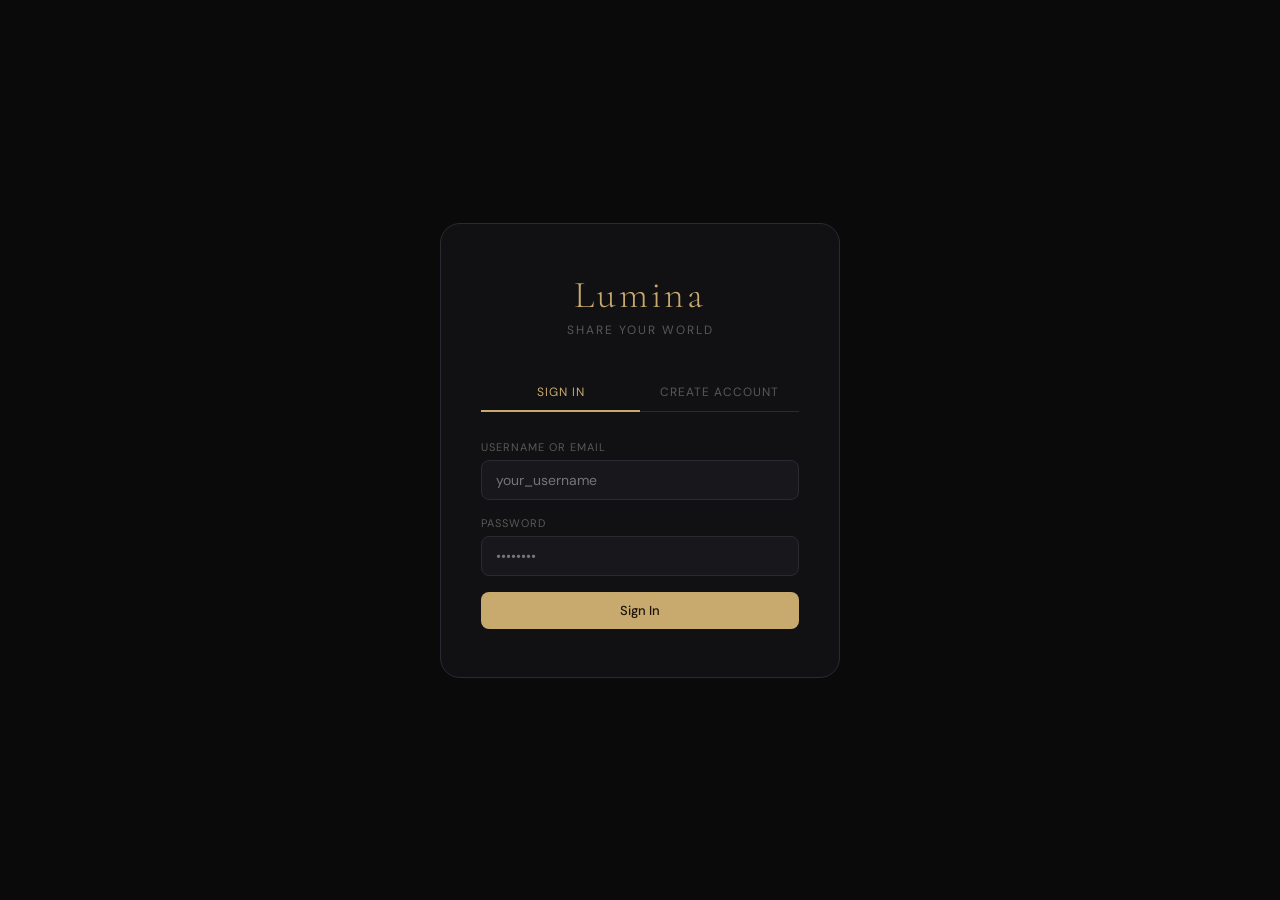
==== frontend/index.html @ d861f787 "Dodat pocetni kod za front" ====
<!DOCTYPE html>
<html lang="en">
<head>
  <meta charset="UTF-8">
  <meta name="viewport" content="width=device-width, initial-scale=1.0">
  <title>Lumina</title>
  <link href="https://fonts.googleapis.com/css2?family=Cormorant+Garamond:ital,wght@0,300;0,400;0,600&family=DM+Sans:wght@300;400;500&family=DM+Mono:wght@400&display=swap" rel="stylesheet">
  <link rel="stylesheet" href="css/base.css">
  <link rel="stylesheet" href="css/auth.css">
  <link rel="stylesheet" href="css/layout.css">
  <link rel="stylesheet" href="css/components.css">
</head>
<body>

<!-- ── Toast notification ─────────────────────────────────────────────────── -->
<div id="toast"></div>

<!-- ═══════════════════════════════════════════════════════════════════════════
     AUTH SCREEN
════════════════════════════════════════════════════════════════════════════ -->
<div id="auth">
  <div class="auth-box">
    <div class="auth-logo">
      <h1>Lumina</h1>
      <p>Share your world</p>
    </div>

    <div class="auth-tabs">
      <div class="auth-tab on" onclick="authTab('login')">Sign In</div>
      <div class="auth-tab"    onclick="authTab('reg')">Create Account</div>
    </div>

    <!-- Login form -->
    <div id="login-form">
      <div id="login-error" class="error-msg" style="display:none"></div>
      <div class="form-group">
        <label>Username or Email</label>
        <input id="login-identifier" type="text" placeholder="your_username">
      </div>
      <div class="form-group">
        <label>Password</label>
        <input id="login-password" type="password" placeholder="••••••••">
      </div>
      <button class="btn btn-primary full" onclick="doLogin()">Sign In</button>
    </div>

    <!-- Register form -->
    <div id="register-form" style="display:none">
      <div id="register-error" class="error-msg" style="display:none"></div>
      <div class="form-group">
        <label>Username</label>
        <input id="reg-username" type="text" placeholder="johndoe">
      </div>
      <div class="form-group">
        <label>Email</label>
        <input id="reg-email" type="email" placeholder="john@example.com">
      </div>
      <div class="form-group">
        <label>Full Name</label>
        <input id="reg-fullname" type="text" placeholder="John Doe">
      </div>
      <div class="form-group">
        <label>Password</label>
        <input id="reg-password" type="password" placeholder="Min. 8 characters">
      </div>
      <button class="btn btn-primary full" onclick="doRegister()">Create Account</button>
    </div>
  </div>
</div>
---- frontend/css/base.css ----
/* ── Design tokens ─────────────────────────────────────────────────────────── */
:root {
  --bg:      #0a0a0b;
  --bg2:     #111113;
  --bg3:     #18181c;
  --bg4:     #1f1f25;
  --border:  #2a2a32;
  --border2: #35353f;
  --text:    #f0ede8;
  --text2:   #9a9890;
  --text3:   #5a5856;
  --gold:    #c8a96e;
  --gold2:   #e8c98e;
  --red:     #e05555;
  --green:   #5aad7a;
  --sw:      240px;
}

/* ── Reset ─────────────────────────────────────────────────────────────────── */
*, *::before, *::after { box-sizing: border-box; margin: 0; padding: 0; }

html, body {
  height: 100%;
  background: var(--bg);
  color: var(--text);
  font-family: 'DM Sans', sans-serif;
  font-size: 14px;
  overflow-x: hidden;
}

::-webkit-scrollbar { width: 4px; }
::-webkit-scrollbar-thumb { background: var(--border2); border-radius: 2px; }

/* ── Typography ────────────────────────────────────────────────────────────── */
.font-serif { font-family: 'Cormorant Garamond', serif; }
.font-mono  { font-family: 'DM Mono', monospace; }
.trunc      { white-space: nowrap; overflow: hidden; text-overflow: ellipsis; }

/* ── Buttons ───────────────────────────────────────────────────────────────── */
.btn {
  display: inline-flex;
  align-items: center;
  justify-content: center;
  gap: 6px;
  padding: 10px 20px;
  border-radius: 8px;
  border: none;
  cursor: pointer;
  font-family: 'DM Sans', sans-serif;
  font-size: 13px;
  font-weight: 500;
  transition: all 0.2s;
}

.btn:disabled { opacity: 0.4; cursor: not-allowed; }
.btn.sm  { padding: 6px 14px; font-size: 12px; }
.btn.wa  { width: auto !important; }
.btn.full { width: 100%; }

/* Primary — gold */
.btn-primary             { background: var(--gold); color: #1a1408; }
.btn-primary:hover       { background: var(--gold2); }

/* Outline */
.btn-outline             { background: transparent; border: 1px solid var(--border2); color: var(--text2); }
.btn-outline:hover       { border-color: var(--gold); color: var(--gold); }

/* Ghost */
.btn-ghost               { background: transparent; color: var(--text2); }
.btn-ghost:hover         { color: var(--text); }

/* Danger */
.btn-danger              { background: transparent; border: 1px solid var(--red); color: var(--red); }
.btn-danger:hover        { background: var(--red); color: #fff; }

/* ── Forms ─────────────────────────────────────────────────────────────────── */
.form-group { margin-bottom: 16px; }

.form-group label {
  display: block;
  font-size: 11px;
  text-transform: uppercase;
  letter-spacing: 1px;
  color: var(--text3);
  margin-bottom: 6px;
}

.form-group input,
.form-group textarea {
  width: 100%;
  background: var(--bg3);
  border: 1px solid var(--border);
  border-radius: 8px;
  color: var(--text);
  padding: 10px 14px;
  font-family: 'DM Sans', sans-serif;
  font-size: 14px;
  outline: none;
  transition: border-color 0.2s;
}

.form-group input:focus,
.form-group textarea:focus { border-color: var(--gold); }

.form-group textarea { resize: vertical; min-height: 80px; }

/* ── Error banner ──────────────────────────────────────────────────────────── */
.error-msg {
  background: rgba(224, 85, 85, 0.1);
  border: 1px solid rgba(224, 85, 85, 0.3);
  border-radius: 6px;
  padding: 10px 14px;
  color: var(--red);
  font-size: 13px;
  margin-bottom: 16px;
}

/* ── Badges ────────────────────────────────────────────────────────────────── */
.badge {
  font-size: 10px;
  text-transform: uppercase;
  letter-spacing: 1px;
  padding: 3px 8px;
  border-radius: 4px;
}
.badge-private  { background: rgba(90,90,90,.3);    color: var(--text3);  border: 1px solid var(--border); }
.badge-follows  { background: rgba(90,173,122,.1);  color: var(--green);  border: 1px solid rgba(90,173,122,.3); }

/* ── Notification dot ──────────────────────────────────────────────────────── */
.notif-dot {
  background: var(--gold);
  color: #1a1408;
  font-size: 10px;
  font-weight: 700;
  border-radius: 10px;
  padding: 1px 6px;
  margin-left: auto;
}

/* ── Divider ───────────────────────────────────────────────────────────────── */
.divider { border: none; border-top: 1px solid var(--border); margin: 20px 0; }

/* ── Loading / empty states ────────────────────────────────────────────────── */
.loading {
  text-align: center;
  padding: 60px 20px;
  color: var(--text3);
}

.spinner {
  width: 28px;
  height: 28px;
  border: 2px solid var(--border2);
  border-top-color: var(--gold);
  border-radius: 50%;
  animation: spin 0.7s linear infinite;
  margin: 0 auto 12px;
}

.empty-state {
  text-align: center;
  padding: 60px 20px;
  color: var(--text3);
}
.empty-state svg  { width: 48px; height: 48px; margin: 0 auto 16px; opacity: 0.3; display: block; }
.empty-state p    { font-size: 15px; }
.empty-state small { font-size: 12px; display: block; margin-top: 6px; opacity: 0.6; }

/* ── Avatar ────────────────────────────────────────────────────────────────── */
.avatar {
  border-radius: 50%;
  background: var(--bg4);
  border: 1px solid var(--border2);
  display: flex;
  align-items: center;
  justify-content: center;
  color: var(--text3);
  flex-shrink: 0;
  overflow: hidden;
}
.avatar img { width: 100%; height: 100%; object-fit: cover; border-radius: 50%; }
.avatar-sm  { width: 36px; height: 36px; font-size: 13px; }
.avatar-md  { width: 46px; height: 46px; font-size: 16px; }
.avatar-lg  { width: 90px; height: 90px; font-size: 28px; border-width: 2px; }

.avatar-wrap              { position: relative; display: inline-block; cursor: pointer; }
.avatar-wrap:hover .avatar-overlay { opacity: 1; }
.avatar-overlay {
  position: absolute;
  inset: 0;
  border-radius: 50%;
  background: rgba(0, 0, 0, 0.55);
  display: flex;
  align-items: center;
  justify-content: center;
  opacity: 0;
  transition: opacity 0.2s;
  flex-direction: column;
  gap: 3px;
  color: #fff;
  font-size: 10px;
  text-align: center;
}

/* ── Upload drop zone ──────────────────────────────────────────────────────── */
.upload-area {
  border: 2px dashed var(--border2);
  border-radius: 10px;
  padding: 40px;
  text-align: center;
  cursor: pointer;
  transition: all 0.2s;
  margin-bottom: 16px;
}
.upload-area:hover    { border-color: var(--gold); background: rgba(200,169,110,.03); }
.upload-area.has-files { border-color: var(--green); }
.upload-area p { color: var(--text3); font-size: 13px; margin-top: 8px; }
.upload-area p.hint { font-size: 11px; margin-top: 4px; }

/* ── Toggle switch ─────────────────────────────────────────────────────────── */
.toggle       { position: relative; width: 40px; height: 22px; flex-shrink: 0; }
.toggle input { display: none; }
.toggle-track {
  position: absolute;
  inset: 0;
  background: var(--bg4);
  border-radius: 11px;
  border: 1px solid var(--border2);
  cursor: pointer;
  transition: background 0.2s;
}
.toggle-track::after {
  content: '';
  position: absolute;
  left: 3px; top: 3px;
  width: 14px; height: 14px;
  border-radius: 50%;
  background: var(--text3);
  transition: all 0.2s;
}
.toggle input:checked + .toggle-track              { background: var(--gold); border-color: var(--gold); }
.toggle input:checked + .toggle-track::after       { left: 21px; background: #1a1408; }

/* ── Toast ─────────────────────────────────────────────────────────────────── */
#toast {
  position: fixed;
  bottom: 28px;
  left: 50%;
  transform: translateX(-50%) translateY(20px);
  background: var(--bg3);
  border: 1px solid var(--border2);
  padding: 10px 20px;
  border-radius: 20px;
  font-size: 13px;
  opacity: 0;
  transition: all 0.3s;
  z-index: 999;
  pointer-events: none;
  white-space: nowrap;
}

/* ── Animations ────────────────────────────────────────────────────────────── */
@keyframes fade-up   { from { opacity: 0; transform: translateY(12px); } to { opacity: 1; transform: translateY(0); } }
@keyframes fade-in   { from { opacity: 0; } to { opacity: 1; } }
@keyframes spin      { to { transform: rotate(360deg); } }
---- frontend/css/auth.css ----
/* ── Auth screen ───────────────────────────────────────────────────────────── */
#auth {
  min-height: 100vh;
  display: flex;
  align-items: center;
  justify-content: center;
}

.auth-box {
  background: var(--bg2);
  border: 1px solid var(--border);
  border-radius: 20px;
  padding: 48px 40px;
  width: 100%;
  max-width: 400px;
  animation: fade-up 0.5s ease;
}

.auth-logo {
  text-align: center;
  margin-bottom: 36px;
}
.auth-logo h1 {
  font-family: 'Cormorant Garamond', serif;
  font-size: 38px;
  font-weight: 300;
  letter-spacing: 3px;
  color: var(--gold);
}
.auth-logo p {
  font-size: 12px;
  color: var(--text3);
  letter-spacing: 2px;
  text-transform: uppercase;
  margin-top: 4px;
}

.auth-tabs {
  display: flex;
  border-bottom: 1px solid var(--border);
  margin-bottom: 28px;
}
.auth-tab {
  flex: 1;
  text-align: center;
  padding: 10px;
  cursor: pointer;
  color: var(--text3);
  font-size: 12px;
  letter-spacing: 1px;
  text-transform: uppercase;
  border-bottom: 2px solid transparent;
  margin-bottom: -1px;
  transition: color 0.2s;
}
.auth-tab.on { color: var(--gold); border-bottom-color: var(--gold); }
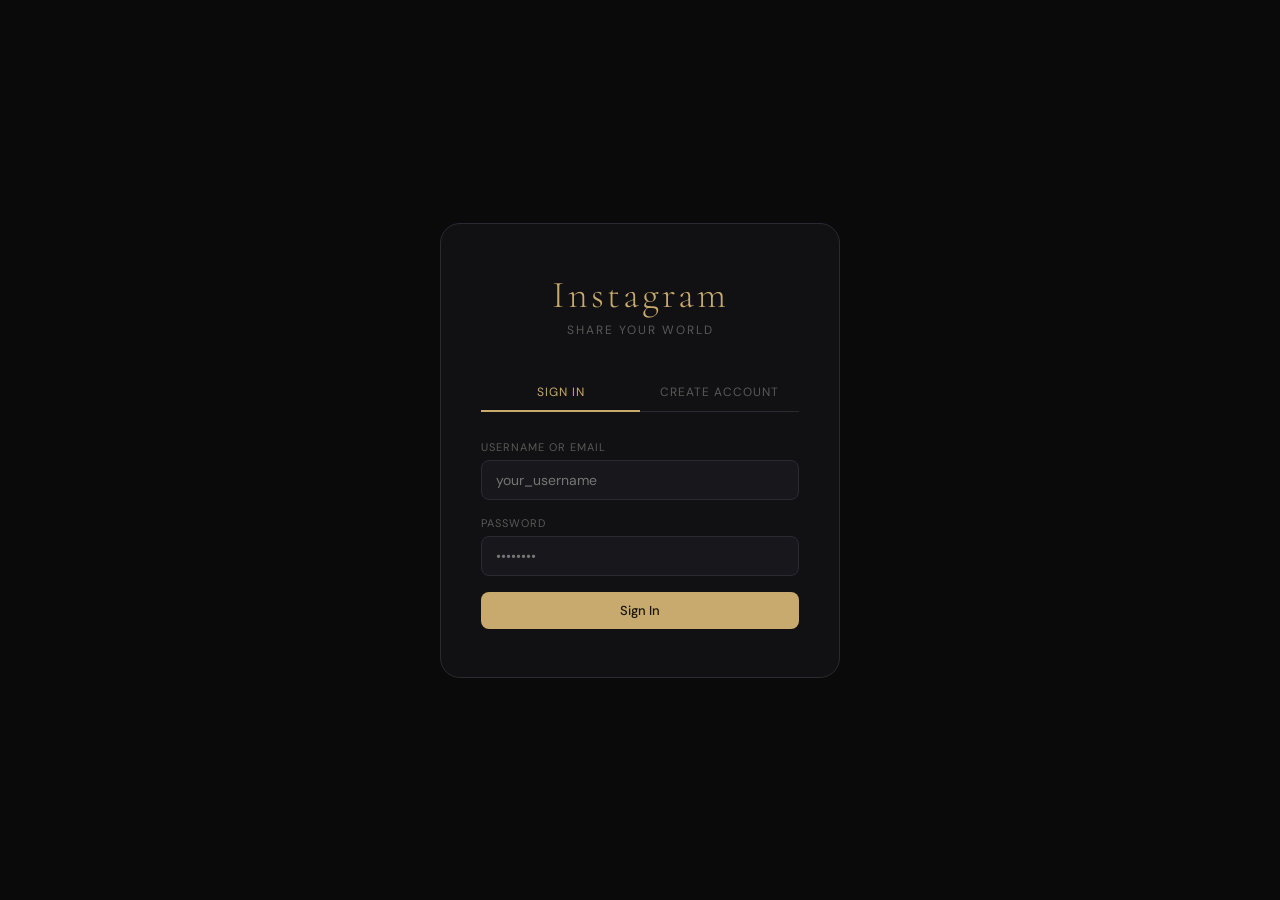
==== commit 49639d2e: "Finishing frontend" ====
--- a/frontend/index.html
+++ b/frontend/index.html
@@ -3,7 +3,7 @@
 <head>
   <meta charset="UTF-8">
   <meta name="viewport" content="width=device-width, initial-scale=1.0">
-  <title>Lumina</title>
+  <title>Instagram</title>
   <link href="https://fonts.googleapis.com/css2?family=Cormorant+Garamond:ital,wght@0,300;0,400;0,600&family=DM+Sans:wght@300;400;500&family=DM+Mono:wght@400&display=swap" rel="stylesheet">
   <link rel="stylesheet" href="css/base.css">
   <link rel="stylesheet" href="css/auth.css">
@@ -21,7 +21,7 @@
 <div id="auth">
   <div class="auth-box">
     <div class="auth-logo">
-      <h1>Lumina</h1>
+      <h1>Instagram</h1>
       <p>Share your world</p>
     </div>
 
@@ -66,4 +66,135 @@
       <button class="btn btn-primary full" onclick="doRegister()">Create Account</button>
     </div>
   </div>
-</div>+</div>
+
+<!-- ═══════════════════════════════════════════════════════════════════════════
+     APP SHELL
+════════════════════════════════════════════════════════════════════════════ -->
+<div id="app">
+
+  <!-- Sidebar -->
+  <nav class="sidebar">
+    <div class="sidebar-brand"><h1>Instagram</h1></div>
+
+    <div class="nav-item on" data-page="feed" onclick="nav('feed')">
+      <svg fill="none" stroke="currentColor" stroke-width="1.8" viewBox="0 0 24 24"><path stroke-linecap="round" stroke-linejoin="round" d="M3 12l2-2m0 0l7-7 7 7M5 10v10a1 1 0 001 1h3m10-11l2 2m-2-2v10a1 1 0 01-1 1h-3m-6 0a1 1 0 001-1v-4a1 1 0 011-1h2a1 1 0 011 1v4a1 1 0 001 1m-6 0h6"/></svg>
+      Feed
+    </div>
+
+    <div class="nav-item" data-page="search" onclick="nav('search')">
+      <svg fill="none" stroke="currentColor" stroke-width="1.8" viewBox="0 0 24 24"><circle cx="11" cy="11" r="8"/><path stroke-linecap="round" d="m21 21-4.35-4.35"/></svg>
+      Explore
+    </div>
+
+    <div class="nav-item" onclick="openUploadModal()">
+      <svg fill="none" stroke="currentColor" stroke-width="1.8" viewBox="0 0 24 24"><circle cx="12" cy="12" r="10"/><path stroke-linecap="round" d="M12 8v8M8 12h8"/></svg>
+      New Post
+    </div>
+
+    <div class="nav-item" data-page="notif" onclick="nav('notif')">
+      <svg fill="none" stroke="currentColor" stroke-width="1.8" viewBox="0 0 24 24"><path stroke-linecap="round" stroke-linejoin="round" d="M15 17h5l-1.405-1.405A2.032 2.032 0 0118 14.158V11a6.002 6.002 0 00-4-5.659V5a2 2 0 10-4 0v.341C7.67 6.165 6 8.388 6 11v3.159c0 .538-.214 1.055-.595 1.436L4 17h5m6 0v1a3 3 0 11-6 0v-1m6 0H9"/></svg>
+      Requests
+      <span id="notif-badge" class="notif-dot" style="display:none">0</span>
+    </div>
+
+    <div class="nav-item" data-page="profile" onclick="nav('profile')">
+      <svg fill="none" stroke="currentColor" stroke-width="1.8" viewBox="0 0 24 24"><path stroke-linecap="round" stroke-linejoin="round" d="M16 7a4 4 0 11-8 0 4 4 0 018 0zM12 14a7 7 0 00-7 7h14a7 7 0 00-7-7z"/></svg>
+      Profile
+    </div>
+
+    <div class="nav-item" data-page="settings" onclick="nav('settings')">
+      <svg fill="none" stroke="currentColor" stroke-width="1.8" viewBox="0 0 24 24"><path stroke-linecap="round" stroke-linejoin="round" d="M10.325 4.317c.426-1.756 2.924-1.756 3.35 0a1.724 1.724 0 002.573 1.066c1.543-.94 3.31.826 2.37 2.37a1.724 1.724 0 001.065 2.572c1.756.426 1.756 2.924 0 3.35a1.724 1.724 0 00-1.066 2.573c.94 1.543-.826 3.31-2.37 2.37a1.724 1.724 0 00-2.572 1.065c-.426 1.756-2.924 1.756-3.35 0a1.724 1.724 0 00-2.573-1.066c-1.543.94-3.31-.826-2.37-2.37a1.724 1.724 0 00-1.065-2.572c-1.756-.426-1.756-2.924 0-3.35a1.724 1.724 0 001.066-2.573c-.94-1.543.826-3.31 2.37-2.37.996.608 2.296.07 2.572-1.065z"/><circle cx="12" cy="12" r="3"/></svg>
+      Settings
+    </div>
+
+    <div class="sidebar-footer">
+      <div class="sidebar-user" onclick="nav('profile')">
+        <div class="avatar avatar-sm" id="sidebar-avatar"></div>
+        <div style="flex:1;min-width:0">
+          <div class="trunc" style="font-size:13px;font-weight:500" id="sidebar-username"></div>
+          <div style="font-size:11px;color:var(--text3)">View profile</div>
+        </div>
+        <button class="btn btn-ghost sm" style="padding:4px 8px" onclick="event.stopPropagation();doLogout()">
+          <svg fill="none" stroke="currentColor" stroke-width="1.8" viewBox="0 0 24 24" style="width:15px;height:15px"><path stroke-linecap="round" stroke-linejoin="round" d="M17 16l4-4m0 0l-4-4m4 4H7m6 4v1a3 3 0 01-3 3H6a3 3 0 01-3-3V7a3 3 0 013-3h4a3 3 0 013 3v1"/></svg>
+        </button>
+      </div>
+    </div>
+  </nav>
+    <!-- Main pages -->
+  <main class="main">
+
+    <!-- Feed -->
+    <div class="page on" id="page-feed">
+      <div class="page-header"><h2 class="page-title">Feed</h2></div>
+      <div class="feed-wrap">
+        <div id="feed-container"><div class="loading"><div class="spinner"></div>Loading…</div></div>
+        <div id="feed-more" style="text-align:center;padding:20px;display:none">
+          <button class="btn btn-outline sm" onclick="moreFeed()">Load more</button>
+        </div>
+      </div>
+    </div>
+
+    <!-- Explore / Search -->
+    <div class="page" id="page-search">
+      <div class="page-header"><h2 class="page-title">Explore</h2></div>
+      <div class="search-bar">
+        <svg fill="none" stroke="currentColor" stroke-width="2" viewBox="0 0 24 24"><circle cx="11" cy="11" r="8"/><path stroke-linecap="round" d="m21 21-4.35-4.35"/></svg>
+        <input type="text" id="search-input" placeholder="Search people…" oninput="onSearchInput()">
+      </div>
+      <div id="search-results"></div>
+    </div>
+
+    <!-- Follow requests -->
+    <div class="page" id="page-notif">
+      <div class="page-header"><h2 class="page-title">Follow Requests</h2></div>
+      <div id="requests-container"></div>
+    </div>
+
+    <!-- Own profile -->
+    <div class="page" id="page-profile">
+      <div id="profile-container"><div class="loading"><div class="spinner"></div>Loading…</div></div>
+    </div>
+
+    <!-- Settings -->
+    <div class="page" id="page-settings">
+      <div class="page-header"><h2 class="page-title">Settings</h2></div>
+
+      <div class="settings-card">
+        <div class="settings-card-title">Profile</div>
+        <div style="padding:20px">
+          <div class="form-group"><label>Full Name</label><input id="settings-fullname" type="text"></div>
+          <div class="form-group"><label>Bio</label><textarea id="settings-bio"></textarea></div>
+          <div class="form-group"><label>Website</label><input id="settings-website" type="text" placeholder="https://"></div>
+          <div style="display:flex;align-items:center;justify-content:space-between;margin-bottom:16px">
+            <label style="font-size:13px;color:var(--text2)">Private Account</label>
+            <label class="toggle"><input type="checkbox" id="settings-private"><span class="toggle-track"></span></label>
+          </div>
+          <button class="btn btn-primary wa" onclick="saveProfile()">Save Changes</button>
+        </div>
+      </div>
+
+      <div class="settings-card">
+        <div class="settings-card-title">Security</div>
+        <div style="padding:20px">
+          <div class="form-group"><label>Current Password</label><input id="settings-old-password" type="password" placeholder="••••••••"></div>
+          <div class="form-group"><label>New Password</label><input id="settings-new-password" type="password" placeholder="Min. 8 characters"></div>
+          <button class="btn btn-outline wa" onclick="changePassword()">Change Password</button>
+        </div>
+      </div>
+
+      <div class="settings-card">
+        <div class="settings-card-title">Account</div>
+        <div class="settings-row">
+          <label>Log out of all devices</label>
+          <button class="btn btn-outline sm" onclick="doLogoutAll()">Logout All</button>
+        </div>
+        <div class="settings-row">
+          <label style="color:var(--red)">Delete Account</label>
+          <button class="btn btn-danger sm" onclick="deleteAccount()">Delete</button>
+        </div>
+      </div>
+    </div>
+
+  </main>
+</div><!-- #app -->
--- a/frontend/css/layout.css
+++ b/frontend/css/layout.css
@@ -0,0 +1,84 @@
+/* ── App shell ─────────────────────────────────────────────────────────────── */
+#app         { display: none; min-height: 100vh; }
+#app.visible { display: flex; }
+
+/* ── Sidebar ───────────────────────────────────────────────────────────────── */
+.sidebar {
+  width: var(--sw);
+  background: var(--bg2);
+  border-right: 1px solid var(--border);
+  display: flex;
+  flex-direction: column;
+  position: fixed;
+  top: 0; left: 0; bottom: 0;
+  z-index: 100;
+  padding: 24px 0;
+}
+
+.sidebar-brand {
+  padding: 0 20px 28px;
+  border-bottom: 1px solid var(--border);
+  margin-bottom: 20px;
+}
+.sidebar-brand h1 {
+  font-family: 'Cormorant Garamond', serif;
+  font-size: 26px;
+  font-weight: 300;
+  letter-spacing: 3px;
+  color: var(--gold);
+}
+
+.nav-item {
+  display: flex;
+  align-items: center;
+  gap: 12px;
+  padding: 11px 20px;
+  cursor: pointer;
+  color: var(--text2);
+  transition: all 0.15s;
+  border-left: 2px solid transparent;
+  font-size: 14px;
+}
+.nav-item:hover         { color: var(--text); background: var(--bg3); }
+.nav-item.on            { color: var(--gold); border-left-color: var(--gold); background: rgba(200,169,110,.05); }
+.nav-item svg           { width: 18px; height: 18px; flex-shrink: 0; }
+
+.sidebar-footer {
+  margin-top: auto;
+  padding: 16px 20px;
+  border-top: 1px solid var(--border);
+}
+.sidebar-user {
+  display: flex;
+  align-items: center;
+  gap: 10px;
+  cursor: pointer;
+  padding: 8px;
+  border-radius: 8px;
+  transition: background 0.15s;
+}
+.sidebar-user:hover { background: var(--bg3); }
+
+/* ── Main content area ─────────────────────────────────────────────────────── */
+.main { margin-left: var(--sw); flex: 1; min-height: 100vh; }
+
+.page {
+  display: none;
+  padding: 32px;
+  max-width: 900px;
+  margin: 0 auto;
+}
+.page.on { display: block; animation: fade-up 0.3s ease; }
+
+.page-header {
+  display: flex;
+  align-items: center;
+  justify-content: space-between;
+  margin-bottom: 28px;
+}
+.page-title {
+  font-family: 'Cormorant Garamond', serif;
+  font-size: 28px;
+  font-weight: 300;
+  letter-spacing: 1px;
+}
--- a/frontend/css/components.css
+++ b/frontend/css/components.css
@@ -0,0 +1,286 @@
+/* ── Feed ──────────────────────────────────────────────────────────────────── */
+.feed-wrap { max-width: 560px; margin: 0 auto; }
+
+.post-card {
+  background: var(--bg2);
+  border: 1px solid var(--border);
+  border-radius: 12px;
+  margin-bottom: 20px;
+  overflow: hidden;
+}
+
+.post-header {
+  display: flex;
+  align-items: center;
+  gap: 10px;
+  padding: 14px 16px;
+}
+.post-username {
+  font-weight: 500;
+  font-size: 13px;
+  cursor: pointer;
+}
+.post-username:hover { color: var(--gold); }
+.post-time {
+  font-size: 11px;
+  color: var(--text3);
+  font-family: 'DM Mono', monospace;
+}
+
+/* Media carousel */
+.post-media             { position: relative; background: var(--bg3); }
+.post-media img,
+.post-media video       { width: 100%; display: block; max-height: 560px; object-fit: cover; }
+.media-nav {
+  position: absolute;
+  top: 50%;
+  transform: translateY(-50%);
+  background: rgba(0,0,0,.5);
+  border: none;
+  color: #fff;
+  width: 32px; height: 32px;
+  border-radius: 50%;
+  cursor: pointer;
+  display: flex;
+  align-items: center;
+  justify-content: center;
+  font-size: 18px;
+  transition: background 0.2s;
+}
+.media-nav:hover        { background: rgba(0,0,0,.8); }
+.media-nav.prev         { left: 10px; }
+.media-nav.next         { right: 10px; }
+.media-dots             { position: absolute; bottom: 8px; left: 50%; transform: translateX(-50%); display: flex; gap: 4px; }
+.media-dot              { width: 5px; height: 5px; border-radius: 50%; background: rgba(255,255,255,.4); transition: background 0.2s; }
+.media-dot.on           { background: #fff; }
+
+/* Action bar */
+.post-actions { display: flex; gap: 4px; padding: 10px 14px 4px; }
+.action-btn {
+  background: none;
+  border: none;
+  color: var(--text2);
+  cursor: pointer;
+  padding: 6px 8px;
+  border-radius: 6px;
+  display: flex;
+  align-items: center;
+  gap: 5px;
+  font-size: 13px;
+  transition: all 0.15s;
+  font-family: 'DM Sans', sans-serif;
+}
+.action-btn:hover       { background: var(--bg3); color: var(--text); }
+.action-btn.liked       { color: var(--red); }
+.action-btn svg         { width: 18px; height: 18px; }
+
+.post-caption {
+  padding: 4px 16px 6px;
+  font-size: 14px;
+  line-height: 1.5;
+}
+.post-caption .username { font-weight: 500; margin-right: 6px; cursor: pointer; }
+.post-caption .username:hover { color: var(--gold); }
+
+.post-meta {
+  padding: 0 16px 14px;
+  font-size: 12px;
+  color: var(--text3);
+  font-family: 'DM Mono', monospace;
+}
+
+/* Comments */
+.comments-section       { border-top: 1px solid var(--border); padding: 12px 16px; display: none; }
+.comments-section.open  { display: block; }
+.comment-row            { display: flex; gap: 8px; margin-bottom: 10px; font-size: 13px; align-items: flex-start; }
+.comment-row .username  { font-weight: 500; margin-right: 5px; cursor: pointer; }
+.comment-row .username:hover { color: var(--gold); }
+.comment-input-row {
+  display: flex;
+  gap: 8px;
+  margin-top: 10px;
+  padding-top: 10px;
+  border-top: 1px solid var(--border);
+}
+.comment-input-row input {
+  flex: 1;
+  background: var(--bg3);
+  border: 1px solid var(--border);
+  border-radius: 20px;
+  padding: 7px 14px;
+  color: var(--text);
+  font-size: 13px;
+  outline: none;
+  font-family: 'DM Sans', sans-serif;
+}
+.comment-input-row input:focus { border-color: var(--gold); }
+.comment-send {
+  background: var(--gold);
+  border: none;
+  color: #1a1408;
+  border-radius: 20px;
+  padding: 7px 14px;
+  cursor: pointer;
+  font-size: 12px;
+  font-weight: 500;
+  font-family: 'DM Sans', sans-serif;
+}
+.comment-send:hover { background: var(--gold2); }
+
+/* ── Profile page ──────────────────────────────────────────────────────────── */
+.profile-hero {
+  display: flex;
+  gap: 40px;
+  align-items: flex-start;
+  margin-bottom: 32px;
+  padding-bottom: 32px;
+  border-bottom: 1px solid var(--border);
+}
+.profile-info { flex: 1; }
+
+.profile-username-row {
+  display: flex;
+  align-items: center;
+  gap: 16px;
+  margin-bottom: 14px;
+  flex-wrap: wrap;
+}
+.profile-username {
+  font-family: 'Cormorant Garamond', serif;
+  font-size: 26px;
+  font-weight: 300;
+  letter-spacing: 1px;
+}
+
+.profile-stats  { display: flex; gap: 24px; margin-bottom: 12px; }
+.profile-stat   { text-align: center; cursor: pointer; }
+.profile-stat:hover .stat-number { color: var(--gold); }
+.stat-number    { font-weight: 600; font-size: 16px; transition: color 0.15s; }
+.stat-label     { font-size: 11px; color: var(--text3); text-transform: uppercase; letter-spacing: 1px; }
+
+.profile-bio    { font-size: 14px; color: var(--text2); line-height: 1.5; }
+.profile-website { font-size: 13px; color: var(--gold); margin-top: 4px; }
+
+/* ── Post grid ─────────────────────────────────────────────────────────────── */
+.post-grid { display: grid; grid-template-columns: repeat(3, 1fr); gap: 3px; }
+.grid-item {
+  aspect-ratio: 1;
+  background: var(--bg3);
+  overflow: hidden;
+  cursor: pointer;
+  position: relative;
+}
+.grid-item img          { width: 100%; height: 100%; object-fit: cover; transition: transform 0.3s; }
+.grid-item:hover img    { transform: scale(1.04); }
+.grid-overlay {
+  position: absolute;
+  inset: 0;
+  background: rgba(0,0,0,.4);
+  display: flex;
+  align-items: center;
+  justify-content: center;
+  gap: 20px;
+  opacity: 0;
+  transition: opacity 0.2s;
+  font-size: 13px;
+  color: #fff;
+  font-weight: 500;
+}
+.grid-item:hover .grid-overlay { opacity: 1; }
+
+/* ── Search ────────────────────────────────────────────────────────────────── */
+.search-bar             { position: relative; margin-bottom: 24px; }
+.search-bar input {
+  width: 100%;
+  background: var(--bg2);
+  border: 1px solid var(--border);
+  border-radius: 10px;
+  padding: 12px 16px 12px 44px;
+  color: var(--text);
+  font-size: 14px;
+  font-family: 'DM Sans', sans-serif;
+  outline: none;
+  transition: border-color 0.2s;
+}
+.search-bar input:focus { border-color: var(--gold); }
+.search-bar svg         { position: absolute; left: 14px; top: 50%; transform: translateY(-50%); width: 18px; height: 18px; color: var(--text3); }
+
+.user-row {
+  display: flex;
+  align-items: center;
+  gap: 12px;
+  padding: 12px 16px;
+  background: var(--bg2);
+  border: 1px solid var(--border);
+  border-radius: 10px;
+  margin-bottom: 8px;
+  cursor: pointer;
+  transition: border-color 0.2s;
+}
+.user-row:hover         { border-color: var(--border2); }
+.user-row-info          { flex: 1; }
+.user-row-name          { font-weight: 500; font-size: 14px; }
+.user-row-sub           { font-size: 12px; color: var(--text3); }
+
+/* ── Modals ────────────────────────────────────────────────────────────────── */
+.modal-overlay {
+  position: fixed;
+  inset: 0;
+  background: rgba(0,0,0,.8);
+  z-index: 200;
+  display: none;
+  align-items: center;
+  justify-content: center;
+  padding: 20px;
+  backdrop-filter: blur(4px);
+}
+.modal-overlay.open     { display: flex; animation: fade-in 0.2s ease; }
+
+.modal {
+  background: var(--bg2);
+  border: 1px solid var(--border);
+  border-radius: 16px;
+  width: 100%;
+  max-width: 480px;
+  max-height: 90vh;
+  overflow-y: auto;
+  animation: fade-up 0.25s ease;
+}
+.modal-header {
+  display: flex;
+  align-items: center;
+  justify-content: space-between;
+  padding: 18px 20px;
+  border-bottom: 1px solid var(--border);
+  position: sticky;
+  top: 0;
+  background: var(--bg2);
+  z-index: 1;
+}
+.modal-title {
+  font-family: 'Cormorant Garamond', serif;
+  font-size: 20px;
+  font-weight: 300;
+  letter-spacing: 1px;
+}
+.modal-close {
+  background: none;
+  border: none;
+  color: var(--text3);
+  cursor: pointer;
+  padding: 4px;
+  display: flex;
+  transition: color 0.2s;
+}
+.modal-close:hover      { color: var(--text); }
+.modal-body             { padding: 20px; }
+
+/* ── List rows (followers/following/blocked) ───────────────────────────────── */
+.list-row               { display: flex; align-items: center; gap: 12px; padding: 12px 0; border-bottom: 1px solid var(--border); }
+.list-row:last-child    { border-bottom: none; }
+
+/* ── Settings ──────────────────────────────────────────────────────────────── */
+.settings-card          { background: var(--bg2); border: 1px solid var(--border); border-radius: 12px; margin-bottom: 16px; overflow: hidden; }
+.settings-card-title    { padding: 14px 20px; border-bottom: 1px solid var(--border); font-size: 11px; text-transform: uppercase; letter-spacing: 1.5px; color: var(--text3); font-weight: 500; }
+.settings-row           { display: flex; align-items: center; justify-content: space-between; padding: 14px 20px; border-bottom: 1px solid var(--border); }
+.settings-row:last-child { border-bottom: none; }
